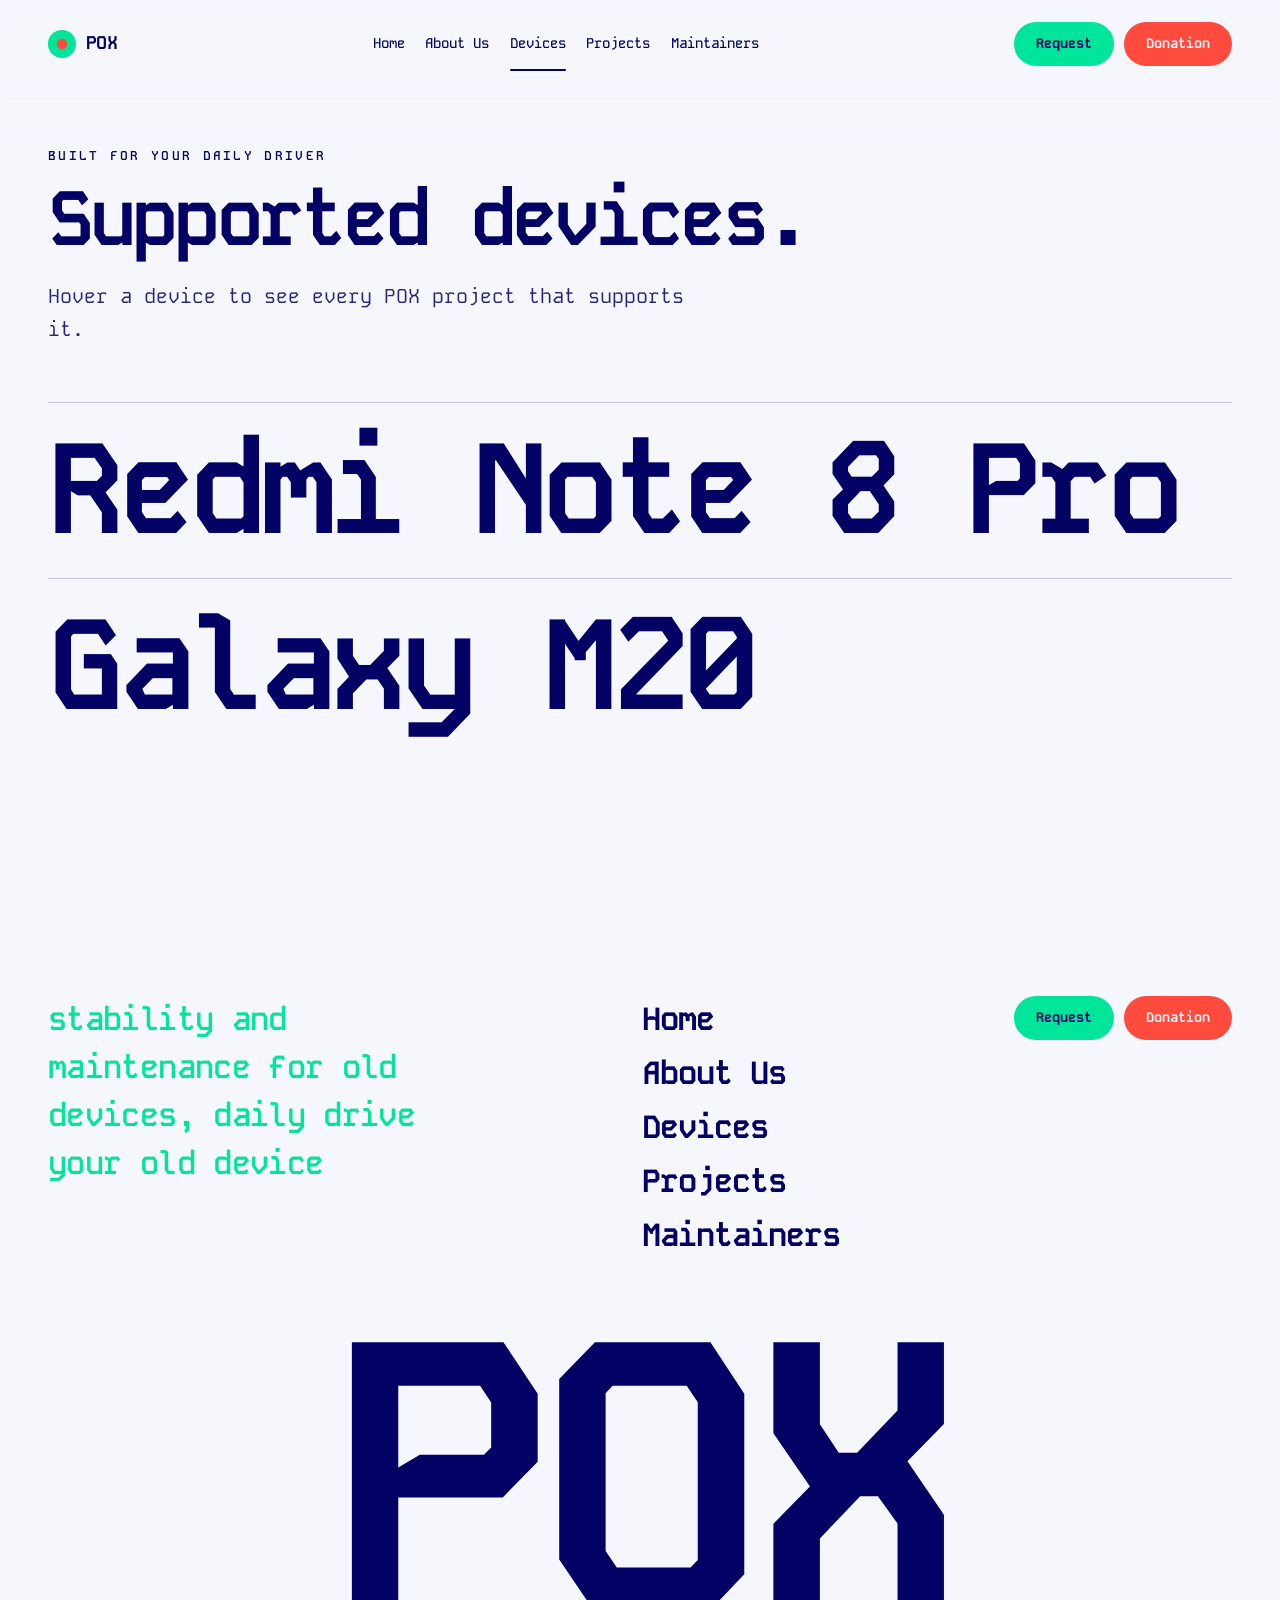
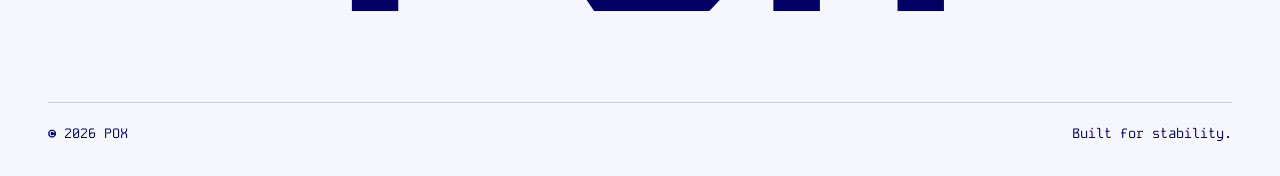
==== devices.html @ 36048b53 "Wheel: CSS-only fit via container query units; cache-bust css/js" ====
<!DOCTYPE html>
<html lang="en">
<head>
<title>POX · Supported Devices</title>
<meta charset="UTF-8">
<meta name="viewport" content="width=device-width, initial-scale=1">
<meta name="description" content="Explore POX supported devices: Redmi Note 8 Pro and M20lte.">
<link rel="icon" href="assets/logo.svg">
<link rel="preconnect" href="https://fonts.googleapis.com">
<link rel="preconnect" href="https://fonts.gstatic.com" crossorigin>
<link href="https://fonts.googleapis.com/css2?family=Kode+Mono:wght@400..700&display=swap" rel="stylesheet">
<link rel="stylesheet" href="css/style.css?v=6">
</head>
<body data-page="devices" data-theme="light">
<div class="pblur" aria-hidden="true"><i class="tint"></i><i></i><i></i><i></i><i></i><i></i></div>
<header class="header" id="header">
  <nav class="nav">
    <a class="brand" id="brand" href="index.html#home"><img id="logo" alt="POX logo"><span id="brandName">POX</span></a>
    <button class="nav-toggle" type="button" aria-expanded="false" aria-controls="links" aria-label="Open navigation">Menu <span aria-hidden="true">+</span></button>
    <div class="links" id="links"></div>
    <div class="ctas">
      <a class="btn req" id="ctaRequest"></a>
      <a class="btn don" id="ctaDonation"></a>
    </div>
  </nav>
</header>
<main>
  <section class="slide" id="devices" data-theme="light" aria-labelledby="devicesTitle">
    <div class="wrap" id="devicesWrap"></div>
  </section>
</main>
<footer class="footer" id="footer" data-theme="indigo"></footer>
<script src="js/app.js?v=6"></script>
</body>
</html>
---- css/style.css ----
:root{--navy:#030164;--light:#F5F7FD;--coral:#FF4B3E;--mint:#00E599;--ease:cubic-bezier(.16,1,.3,1)}
*{box-sizing:border-box;margin:0;padding:0;-webkit-tap-highlight-color:transparent}
[hidden]{display:none!important}
html{scroll-behavior:smooth;scroll-snap-type:y proximity}
:focus-visible{outline:2px solid currentColor;outline-offset:5px}
button,a,input,select,textarea{touch-action:manipulation}
body{
  --bg:var(--navy);--fg:var(--light);--a:var(--mint);
  --req-bg:var(--mint);--req-fg:var(--navy);--chip-bg:var(--light);--chip-fg:var(--navy);
  background:var(--bg);color:var(--fg);font-family:"Kode Mono",monospace;overflow-x:hidden;line-height:1.5;
  transition:background-color .7s var(--ease),color .7s var(--ease)}
body[data-theme=light]{--bg:var(--light);--fg:var(--navy);--a:var(--coral);--chip-bg:var(--navy);--chip-fg:var(--light)}
body[data-theme=mint]{--bg:var(--mint);--fg:var(--navy);--a:var(--light);--req-bg:var(--navy);--req-fg:var(--mint);--chip-bg:var(--navy);--chip-fg:var(--mint)}
a{color:inherit;text-decoration:none}
::selection{background:var(--coral);color:var(--light)}
::-webkit-scrollbar{width:6px}
::-webkit-scrollbar-track{background:var(--navy)}
::-webkit-scrollbar-thumb{background:var(--mint);border-radius:9999px}

/* PROGRESSIVE BLUR */
.pblur{position:fixed;inset:0 0 auto 0;height:clamp(120px,17vh,180px);z-index:40;pointer-events:none}
.pblur i{position:absolute;inset:0}
.pblur .tint{background:var(--bg);opacity:.78;transition:background-color .7s var(--ease);-webkit-mask-image:linear-gradient(to bottom,#000 15%,transparent);mask-image:linear-gradient(to bottom,#000 15%,transparent)}
.pblur i:nth-child(2){-webkit-backdrop-filter:blur(.5px);backdrop-filter:blur(.5px);-webkit-mask-image:linear-gradient(to bottom,#000 0,#000 60%,transparent);mask-image:linear-gradient(to bottom,#000 0,#000 60%,transparent)}
.pblur i:nth-child(3){-webkit-backdrop-filter:blur(1px);backdrop-filter:blur(1px);-webkit-mask-image:linear-gradient(to bottom,#000 0,#000 45%,transparent 80%);mask-image:linear-gradient(to bottom,#000 0,#000 45%,transparent 80%)}
.pblur i:nth-child(4){-webkit-backdrop-filter:blur(2px);backdrop-filter:blur(2px);-webkit-mask-image:linear-gradient(to bottom,#000 0,#000 30%,transparent 65%);mask-image:linear-gradient(to bottom,#000 0,#000 30%,transparent 65%)}
.pblur i:nth-child(5){-webkit-backdrop-filter:blur(4px);backdrop-filter:blur(4px);-webkit-mask-image:linear-gradient(to bottom,#000 0,#000 20%,transparent 50%);mask-image:linear-gradient(to bottom,#000 0,#000 20%,transparent 50%)}
.pblur i:nth-child(6){-webkit-backdrop-filter:blur(8px);backdrop-filter:blur(8px);-webkit-mask-image:linear-gradient(to bottom,#000 0,#000 10%,transparent 35%);mask-image:linear-gradient(to bottom,#000 0,#000 10%,transparent 35%)}

/* HEADER */
.header{position:fixed;inset:0 0 auto 0;z-index:50;padding:22px clamp(20px,5vw,48px)}
.header.scrolled{padding-top:14px;padding-bottom:14px}
.nav{max-width:1280px;margin:auto;display:flex;align-items:center;justify-content:space-between;flex-wrap:wrap;gap:14px}
.nav>*{animation:down .9s var(--ease) backwards}
.nav>.links{animation-delay:.15s}.nav>.ctas{animation-delay:.3s}
.brand{display:flex;align-items:center;gap:10px;min-height:44px;font-weight:700;font-size:1.15rem;letter-spacing:-.03em;flex-shrink:0}
.brand img{width:28px;height:28px;transition:transform .6s var(--ease)}
.brand:hover img{transform:rotate(180deg) scale(1.15)}
.links{display:flex;align-items:center;gap:clamp(12px,1.6vw,24px);font-size:clamp(.8rem,1.1vw,.95rem);font-weight:500}
.nav-toggle{display:none}
.nav-link{position:relative;display:inline-flex;align-items:center;min-height:44px;transition:transform .3s var(--ease)}
.nav-link::after{content:"";position:absolute;left:0;bottom:-5px;height:2px;width:100%;background:currentColor;border-radius:9px;transform:scaleX(0);transform-origin:left;transition:transform .4s var(--ease)}
.nav-link:hover{transform:translateY(-2px)}
.nav-link:hover::after,.nav-link.active::after{transform:scaleX(1)}
.ctas{display:flex;gap:10px}

/* BUTTONS */
.btn{--mx:0px;--my:0px;display:inline-flex;align-items:center;justify-content:center;min-height:44px;gap:8px;padding:9px 22px;border-radius:9999px;font:inherit;font-weight:700;font-size:.85rem;white-space:nowrap;border:0;cursor:pointer;
  transform:translate(var(--mx),var(--my));transition:transform .35s var(--ease),background-color .7s var(--ease),color .7s var(--ease)}
.btn:hover{transform:translate(var(--mx),var(--my)) scale(1.06)}
.btn:active{transform:scale(.96)}
.btn .arr{display:inline-block;transition:transform .35s var(--ease)}
.btn:hover .arr{transform:translateX(5px)}
.btn.req{background:var(--req-bg);color:var(--req-fg)}
.btn.don,.btn.coral{background:var(--coral);color:var(--light)}
.btn.mint{background:var(--mint);color:var(--navy)}
.btn.go,.btn.big{padding:14px 28px;font-size:1rem;background:var(--coral);color:var(--light)}

/* SLIDES */
.slide{min-height:100svh;scroll-snap-align:start;display:flex;flex-direction:column;justify-content:center;padding:7rem clamp(20px,5vw,48px)}
.wrap{max-width:1280px;margin:0 auto;width:100%}

/* HERO */
.hero{align-items:center;text-align:center}
.hero-inner{max-width:100%}
.title{font-weight:700;font-size:clamp(7rem,30vw,19rem);line-height:.95;letter-spacing:-.06em;display:flex;justify-content:center;user-select:none}
.pox-letter{display:inline-block;transition:transform .45s var(--ease),color .3s}
.pox-letter:hover{transform:translateY(-16px) rotate(-4deg);color:var(--mint)}
.pox-letter i{display:inline-block;font-style:normal;
  animation:rise 1.2s var(--ease) calc(var(--i)*.14s + .1s) backwards}
.sub{color:var(--mint);font-size:clamp(1rem,2.4vw,1.9rem);letter-spacing:.04em;margin-top:.4rem;min-height:1.5em}
.sub::after{content:"_";margin-left:2px;animation:blink 1s steps(1) 8}
.sub.done::after{display:none}
.hero-socials{display:flex;flex-wrap:wrap;justify-content:center;gap:0 clamp(16px,2.4vw,30px);max-width:880px;margin:1.4rem auto 0}
.hero-social{display:inline-flex;align-items:center;gap:6px;min-height:44px;font-size:clamp(.85rem,1.2vw,1rem);font-weight:600;text-decoration:underline;text-decoration-thickness:2px;text-underline-offset:6px;
  animation:up .9s var(--ease) calc(1.5s + var(--i)*.07s) backwards;transition:transform .35s var(--ease),color .3s}
.hero-social:hover{color:var(--mint);transform:translateY(-3px)}

/* ABOUT */
.story{font-size:clamp(1.5rem,4.2vw,3.6rem);line-height:1.2;font-weight:600;letter-spacing:-.03em}
.w{opacity:.14;transition:opacity .5s var(--ease)}
.w.on{opacity:1}

/* PROJECTS */
.list{display:flex;flex-direction:column}
.row{position:relative;padding:1.3rem 0;outline:none;transition:opacity .45s}
.row::before{content:"";position:absolute;left:0;right:0;top:0;height:1px;background:currentColor;opacity:.2;transform:scaleX(0);transform-origin:left;transition:transform 1.2s var(--ease) var(--d,0s)}
.row.in::before{transform:scaleX(1)}
@media(hover:hover) and (pointer:fine){.list:hover .row.in:not(:hover):not(:focus-within){opacity:.3}}
.name{display:block;width:fit-content;font-weight:700;font-size:clamp(2.8rem,10vw,8.5rem);line-height:1.05;letter-spacing:-.05em;cursor:pointer;
  transition:color .35s var(--ease),transform .55s var(--ease)}
.row:hover .name,.row.open .name,.row:focus-within .name{color:var(--a);transform:translateX(18px)}
.reveal{display:grid;grid-template-rows:0fr;opacity:0;transition:grid-template-rows .6s var(--ease),opacity .4s}
.row:hover .reveal,.row.open .reveal,.row:focus-within .reveal{grid-template-rows:1fr;opacity:1}
.rin{overflow:hidden}
.panel{display:grid;grid-template-columns:auto minmax(0,1fr) auto;gap:28px;align-items:end;padding:1rem 0 .5rem 18px}
.info{max-width:760px;display:flex;flex-direction:column;gap:20px}
.info p{font-size:clamp(1rem,1.6vw,1.3rem);line-height:1.6}
.chips{display:flex;flex-wrap:wrap;gap:8px}
.chip{display:inline-block;padding:6px 16px;border-radius:9999px;background:var(--chip-bg);color:var(--chip-fg);font-size:.8rem;font-weight:600;
  opacity:0;transform:translateY(12px) scale(.9);transition:opacity .4s,transform .5s var(--ease),background-color .7s,color .7s}
.row:hover .chip,.row.open .chip,.row:focus-within .chip,.dsec .chip,.pdetail .chip{opacity:1;transform:none;transition-delay:calc(var(--i)*.06s + .12s),calc(var(--i)*.06s + .12s),0s,0s}
.chip:hover{transform:translateY(-3px) scale(1.05)!important}
.panel .btn{opacity:0;transform:translateX(-14px);transition:opacity .5s .2s,transform .5s .2s var(--ease)}
.row:hover .panel .btn,.row.open .panel .btn,.row:focus-within .panel .btn{opacity:1;transform:translate(var(--mx),var(--my))}
.row:hover .panel .btn:hover{transform:translate(var(--mx),var(--my)) scale(1.06);transition-delay:0s}

/* MAINTAINERS */
/* Maintainers: big stacked portraits in a row. Names are rotated; hover/focus widens the portrait, straightens the name and reveals the profile. */
#maintainers{padding:0}
#maintainers .wrap{position:relative;max-width:none;height:100svh;display:flex;padding:clamp(76px,11vh,104px) clamp(10px,1.6vw,24px) clamp(10px,1.6vw,24px)}
#maintainers .section-head{position:absolute;z-index:3;top:clamp(92px,13vh,124px);left:calc(clamp(10px,1.6vw,24px) + var(--pad,28px));margin:0;color:var(--light);text-shadow:0 2px 18px rgba(3,1,100,.55)}
#maintainers .section-head h2{font-size:clamp(1.8rem,4vw,3.4rem)}
#maintainers .section-head>p:not(.eyebrow){display:none}
.mstack{--pad:clamp(16px,2.2vw,32px);flex:1;min-width:0;min-height:0;display:flex;gap:clamp(6px,1vw,14px)}
.mp{position:relative;flex:1 1 0;min-width:0;overflow:hidden;border-radius:clamp(22px,3vw,44px);outline:none;cursor:pointer;color:var(--light);transition:flex-grow .85s var(--ease),opacity .45s}
.mp::before{content:"";position:absolute;inset:0;z-index:1;border-radius:inherit;pointer-events:none;box-shadow:inset 0 0 clamp(22px,3.4vw,52px) clamp(8px,1.4vw,20px) var(--bg)}
.mp::after{content:"";position:absolute;inset:0;z-index:1;border-radius:inherit;background:linear-gradient(to top,rgba(3,1,100,.92),rgba(3,1,100,.25) 55%,transparent);pointer-events:none}
.mp.in:hover,.mp.in:focus-visible,.mp.in:has(a:focus-visible){flex-grow:5}
.ph.mp-img{position:absolute;inset:0;border-radius:inherit;color:var(--navy)}
.ph.mp-img img{filter:grayscale(1) contrast(1.05);transform:scale(1.12);transition:filter .8s var(--ease),transform 1.2s var(--ease)}
.mp:hover .ph.mp-img img,.mp:focus-visible .ph.mp-img img,.mp:has(a:focus-visible) .ph.mp-img img{filter:none;transform:scale(1)}
.ph.mp-img .ph-i{font-size:clamp(5rem,14vw,11rem);opacity:.25}
.mp-name{position:absolute;z-index:2;left:var(--pad);bottom:var(--pad);max-width:calc(100% - var(--pad)*2);font-size:clamp(1.4rem,2.8vw,2.6rem);font-weight:700;line-height:1.1;letter-spacing:-.04em;white-space:nowrap;transform-origin:0 100%;transform:translateX(1.1em) rotate(-90deg);transition:transform .85s var(--ease),color .4s}
.mp:hover .mp-name,.mp:focus-visible .mp-name,.mp:has(a:focus-visible) .mp-name{transform:none;color:var(--mint)}
.mp-body{position:absolute;z-index:2;left:var(--pad);right:var(--pad);bottom:calc(var(--pad) + 3.6rem);display:flex;flex-direction:column;gap:6px;max-width:560px;opacity:0;transform:translateY(18px);pointer-events:none;transition:opacity .3s,transform .5s var(--ease)}
.mp:hover .mp-body,.mp:focus-visible .mp-body,.mp:has(a:focus-visible) .mp-body{opacity:1;transform:none;pointer-events:auto;transition:opacity .5s .3s,transform .7s var(--ease) .3s}
.mp-body .social-link:hover{color:var(--mint)}
.mdesc{font-size:clamp(1rem,1.6vw,1.3rem);line-height:1.6;overflow-wrap:anywhere}
.info .k{margin:0;font-size:.8rem}
.social-links{display:flex;flex-wrap:wrap;gap:0 24px}
.social-link{display:inline-flex;align-items:center;gap:6px;min-height:44px;font-size:.95rem;font-weight:600;text-decoration:underline;text-underline-offset:6px;text-decoration-thickness:2px;transition:transform .3s var(--ease),color .3s}
.social-link:hover{color:var(--a)}
@media(hover:hover) and (pointer:fine){.social-link:hover{transform:translateY(-3px)}}

/* PROJECT PAGE */
.dsec{padding:5rem clamp(20px,5vw,48px)}
.dsec:first-child{padding-top:9rem}
.dsec .wrap>.back{animation:up .8s var(--ease) backwards}
.d-head{display:flex;flex-wrap:wrap;align-items:center;justify-content:space-between;gap:24px;margin:2.5rem 0 2rem}
.d-head h1{overflow:hidden;padding-bottom:.08em;font-size:clamp(2.8rem,10vw,7.5rem);line-height:1.05;letter-spacing:-.05em;font-weight:700}
.c{display:inline-block;animation:slide .9s var(--ease) calc(var(--i)*.035s) backwards}
.d-head .btn{animation:pop .8s var(--ease) .5s backwards}
.sec{position:relative;padding:3rem 0}
.sec::before{content:"";position:absolute;left:0;right:0;top:0;height:1px;background:currentColor;opacity:.2;transform:scaleX(0);transform-origin:left;transition:transform 1.3s var(--ease)}
.sec.in::before{transform:scaleX(1)}
.d-desc{font-size:clamp(1.2rem,2.6vw,2.1rem);line-height:1.5}
.k{font-size:.85rem;text-transform:uppercase;letter-spacing:.2em;margin-bottom:1.8rem;font-weight:500;color:var(--a);transition:color .7s}
.dsec .chip{background:var(--mint);color:var(--navy);padding:8px 20px;font-size:.95rem}
.steps{display:flex;flex-direction:column;gap:3rem}
.step{display:flex;flex-wrap:wrap;gap:1rem 2.2rem;align-items:baseline}
.step .n{font-size:clamp(2rem,5vw,3.4rem);font-weight:700;color:var(--coral);transition:transform .5s var(--ease)}
.step:hover .n{transform:scale(1.15) rotate(-4deg)}
.step .t{flex:1;min-width:240px;display:flex;flex-direction:column;gap:.6rem}
.step h3{font-size:clamp(1.2rem,2.6vw,1.9rem);font-weight:700;letter-spacing:-.02em}
.step p{opacity:.85;font-size:clamp(.95rem,1.4vw,1.1rem)}
.step code{display:inline-block;margin-top:.6rem;padding:9px 20px;border-radius:9999px;background:var(--chip-bg);color:var(--chip-fg);font-weight:700;font-size:.85rem;overflow-wrap:anywhere;
  transition:transform .4s var(--ease),background-color .3s,color .3s}
.step code:hover{transform:translateX(8px);background:var(--mint);color:var(--navy)}
.nf{font-size:2rem;font-weight:700}

/* REQUEST PAGE */
.rhead{min-height:62svh;display:flex;flex-direction:column;justify-content:flex-end;padding:9rem clamp(20px,5vw,48px) 4rem}
.rhead h1{overflow:hidden;padding-bottom:.08em;font-size:clamp(3.5rem,15vw,12rem);line-height:1;letter-spacing:-.06em;font-weight:700}
.rhead p{margin-top:1rem;max-width:640px;font-size:clamp(1rem,2vw,1.5rem);color:var(--mint);animation:up 1s var(--ease) .5s backwards}
.rform{padding:6rem clamp(20px,5vw,48px) 7rem}
.rform form{max-width:900px;margin:0 auto;display:flex;flex-direction:column;gap:2.6rem}
.field{position:relative;display:flex;flex-direction:column;gap:.5rem}
.field label{font-size:.8rem;text-transform:uppercase;letter-spacing:.2em;font-weight:500;color:var(--a);transition:color .7s}
.field input,.field select,.field textarea{width:100%;font:inherit;font-size:clamp(1.2rem,2.6vw,2rem);font-weight:600;letter-spacing:-.02em;color:inherit;background:transparent;border:0;outline:0;border-bottom:2px solid color-mix(in srgb,currentColor 25%,transparent);padding:.4rem 0 .7rem;border-radius:0;appearance:none;-webkit-appearance:none;resize:vertical}
.field textarea{min-height:140px}
.field select option{background:var(--navy);color:var(--light)}
.field.sel::after{content:"↓";position:absolute;right:4px;bottom:.8rem;font-size:1.4rem;pointer-events:none;transition:transform .4s var(--ease)}
.field.sel:focus-within::after{transform:translateY(5px)}
.field .ul{position:absolute;left:0;right:0;bottom:0;height:3px;border-radius:9px;background:var(--a);transform:scaleX(0);transform-origin:left;transition:transform .55s var(--ease),background-color .3s}
.field:focus-within .ul{transform:scaleX(1)}
.field.err .ul{background:var(--coral);transform:scaleX(1)}
.field.err{animation:shake .45s var(--ease)}
.rform .actions{display:flex;flex-wrap:wrap;align-items:center;gap:20px}
.status{font-weight:600;min-height:1.5em;transition:opacity .4s}
.status.bad{color:var(--coral)}.status.good{color:var(--a)}

/* FOOTER */
.footer{min-height:75svh;display:flex;flex-direction:column;justify-content:space-between;padding:6rem clamp(20px,5vw,48px) 2rem}
.footer .wrap{display:flex;flex-direction:column;gap:3rem;flex:1;justify-content:space-between}
.f-top{display:flex;flex-wrap:wrap;gap:32px 48px;justify-content:space-between;align-items:flex-start}
.f-sub{font-size:clamp(1.2rem,2.6vw,2rem);font-weight:600;letter-spacing:-.02em;max-width:420px;color:var(--mint)}
.f-links{display:flex;flex-direction:column;gap:6px;font-size:clamp(1.3rem,2.6vw,2rem);font-weight:700;letter-spacing:-.03em}
.f-links a{display:block;width:fit-content;transition:transform .4s var(--ease),color .3s}
.f-links a:hover{transform:translateX(12px);color:var(--a)}
.f-cta{display:flex;gap:10px;flex-wrap:wrap}
.f-word{display:flex;justify-content:center;font-weight:700;font-size:clamp(7rem,32vw,24rem);line-height:.9;letter-spacing:-.06em;user-select:none}
.f-bottom{display:flex;flex-wrap:wrap;justify-content:space-between;gap:10px;font-size:.85rem;padding-top:1.4rem;position:relative}
.f-bottom::before{content:"";position:absolute;left:0;right:0;top:0;height:1px;background:currentColor;opacity:.2}

/* REVEAL */
.rv{opacity:0}
.rv.in{opacity:1;animation:up .95s var(--ease) var(--d,0s) backwards}

@keyframes up{from{opacity:0;transform:translateY(40px)}}
@keyframes down{from{opacity:0;transform:translateY(-24px)}}
@keyframes pop{from{opacity:0;transform:scale(.7)}}
@keyframes slide{from{transform:translateY(110%)}}
@keyframes rise{from{opacity:0;transform:translateY(70%) rotate(10deg)}}

@keyframes blink{50%{opacity:0}}
@keyframes shake{20%{transform:translateX(-8px)}40%{transform:translateX(8px)}60%{transform:translateX(-5px)}80%{transform:translateX(5px)}}



/* IMAGE CONTAINERS */
.ph{position:relative;overflow:hidden;border-radius:28px;background:color-mix(in srgb,currentColor 10%,transparent);display:grid;place-items:center;margin:0}
.ph .ph-i{font-weight:700;font-size:clamp(2rem,6vw,4rem);opacity:.35;letter-spacing:-.05em}
.ph img{position:absolute;inset:0;width:100%;height:100%;object-fit:cover;transition:transform 1s var(--ease)}
.pimg{aspect-ratio:16/10;width:100%}
.panel .pimg{width:clamp(200px,24vw,320px);opacity:0;transform:scale(.9) translateY(10px);transition:opacity .5s .1s,transform .7s .1s var(--ease)}
.row:hover .panel .pimg,.row.open .panel .pimg,.row:focus-within .panel .pimg{opacity:1;transform:none}
.row:hover .ph img,.pdetail .ph:hover img,.shot:hover img{transform:scale(1.07)}
@media(max-width:820px){.panel{grid-template-columns:1fr;align-items:start}.panel .pimg{width:100%;max-width:420px}}

/* PICKER */
.picker{display:grid;grid-template-columns:minmax(0,1.25fr) minmax(0,1fr);gap:clamp(24px,5vw,80px);align-items:center}
.wheel{--ih:clamp(58px,8.4vw,112px);--chars:20;container-type:inline-size;position:relative;height:calc(var(--ih)*5);perspective:1100px;touch-action:none;cursor:grab;outline:none;
  -webkit-mask-image:linear-gradient(to bottom,transparent,#000 22%,#000 78%,transparent);mask-image:linear-gradient(to bottom,transparent,#000 22%,#000 78%,transparent)}
.wheel:active{cursor:grabbing}
.wi{position:absolute;left:0;top:50%;height:var(--ih);display:flex;align-items:center;font-weight:700;font-size:min(var(--fs,calc(var(--ih)*.74)),calc(94cqw/(var(--chars)*.56)));letter-spacing:-.05em;white-space:nowrap;
  backface-visibility:hidden;user-select:none;cursor:pointer;transition:color .3s}
.wi.on{color:var(--a)}
.pdetail{display:flex;flex-direction:column;gap:20px;min-width:0}
.pdetail.swap>*{animation:up .7s var(--ease) backwards}
.pdetail.swap>*:nth-child(2){animation-delay:.07s}.pdetail.swap>*:nth-child(3){animation-delay:.14s}.pdetail.swap>*:nth-child(4){animation-delay:.21s}
.pd-desc{font-size:clamp(1rem,1.6vw,1.25rem);line-height:1.6}
@media(max-width:900px){.picker{grid-template-columns:1fr}}

/* COVER, FEATURES, SCREENSHOTS */
.cover{aspect-ratio:16/9;width:100%;border-radius:clamp(24px,4vw,44px);margin:1rem 0 1rem}
.cover img{height:112%;top:-6%;transition:none;will-change:transform}
.cover.in{animation:wipe 1.4s var(--ease) backwards}
.dsec[data-theme=mint] .k{color:var(--navy)}
.feats{display:flex;flex-direction:column}
.feat{position:relative;display:grid;grid-template-columns:minmax(0,1.1fr) minmax(0,1fr);gap:14px 48px;padding:2.2rem 0;align-items:baseline}
.feat::before{content:"";position:absolute;left:0;right:0;top:0;height:1px;background:currentColor;opacity:.25;transform:scaleX(0);transform-origin:left;transition:transform 1.2s var(--ease)}
.feat.in::before{transform:scaleX(1)}
.feat h3{font-size:clamp(1.6rem,4.4vw,3.4rem);letter-spacing:-.04em;line-height:1.1;font-weight:700;transition:transform .5s var(--ease),color .3s}
.feat p{font-size:clamp(1rem,1.5vw,1.25rem);max-width:520px}
.feat:hover h3{transform:translateX(14px);color:var(--coral)}
.shots{display:flex;gap:clamp(14px,2vw,28px);overflow-x:auto;scroll-snap-type:x proximity;padding:24px 0 2rem;scrollbar-width:none;cursor:grab}
.shots::-webkit-scrollbar{display:none}
.shot{flex:none;width:clamp(190px,22vw,290px);aspect-ratio:9/19.5;border-radius:36px;scroll-snap-align:center;transition:transform .6s var(--ease)}
.shot:hover{transform:translateY(-14px) rotate(-1.5deg)}
@media(max-width:760px){.feat{grid-template-columns:1fr}}
@keyframes ping{70%{box-shadow:0 0 0 10px transparent}}
@keyframes wipe{from{clip-path:inset(100% 0 0 0 round 40px)}}
/* SECTION HEADINGS & DEVICES */
.section-head{max-width:780px;margin-bottom:clamp(28px,5vw,56px)}
.eyebrow{margin-bottom:14px;font-size:.8rem;font-weight:600;letter-spacing:.18em;text-transform:uppercase}
.section-head h1,.section-head h2{font-size:clamp(2.1rem,6vw,5rem);line-height:1.06;letter-spacing:-.05em;overflow-wrap:anywhere;text-wrap:balance}
.section-head>p:not(.eyebrow){max-width:640px;margin-top:20px;font-size:clamp(1rem,1.6vw,1.25rem);line-height:1.65;opacity:.85}
/* Devices reuse the project .row component. */
.device-meta{display:flex;flex-wrap:wrap;align-items:center;gap:4px 20px;font-size:.85rem;font-weight:600;letter-spacing:.1em;text-transform:uppercase}
.device-meta span:first-child::before{content:"";display:inline-block;width:7px;height:7px;margin-right:8px;border-radius:50%;background:var(--a);animation:ping 2.4s var(--ease) 3}
.device-empty{font-size:clamp(1rem,1.5vw,1.15rem);opacity:.8;line-height:1.6}
.device-link{display:inline-flex;align-items:center;gap:10px;min-height:48px;font-size:.95rem;font-weight:600;text-decoration:underline;text-decoration-thickness:2px;text-underline-offset:6px;transition:transform .35s var(--ease),color .3s}
.device-link:hover{transform:translateX(8px);color:var(--a)}
.device-phone{position:relative;width:104px;aspect-ratio:9/18.5;padding:6px;border:2px solid currentColor;border-radius:22px;background:var(--navy);transition:transform .65s var(--ease)}
.device-screen{width:100%;height:100%;border-radius:15px;background:linear-gradient(145deg,var(--mint),var(--navy) 65%,var(--coral));overflow:hidden}
.device-screen::after{content:"POX";display:grid;place-items:center;height:100%;color:var(--light);font-weight:700;font-size:1.5rem;letter-spacing:-.06em}
.device-camera{position:absolute;top:12px;inset-inline:0;margin-inline:auto;width:20px;height:6px;border-radius:999px;background:var(--navy)}
.row .device-art{align-self:center}
.row:hover .device-phone,.row.open .device-phone,.row:focus-within .device-phone{transform:rotate(-6deg) translateY(-6px)}

/* MOBILE: one blur surface, explicit navigation, and readable static rows. */
@media(max-width:900px){
  html{scroll-snap-type:none}
  .slide{scroll-snap-align:none;padding-block:6.5rem 4rem;min-height:auto}
  .hero{min-height:100svh}
  .header,.header.scrolled{padding:12px 20px}
  .nav{gap:8px;flex-wrap:wrap}
  .nav>.ctas{margin-left:auto;gap:6px}
  .nav-toggle{display:inline-flex;align-items:center;justify-content:center;min-width:44px;min-height:44px;padding:8px 10px;border:1px solid color-mix(in srgb,currentColor 35%,transparent);border-radius:12px;background:transparent;color:inherit;font:inherit;font-size:.8rem;font-weight:600;cursor:pointer;flex-shrink:0}
  .nav>.links{display:none;order:3;flex-basis:100%;width:100%;padding:12px 0 4px;gap:4px;align-items:stretch;font-size:1rem}
  .header.menu-open{max-height:100svh;overflow-y:auto;background:var(--bg);border-bottom:1px solid color-mix(in srgb,currentColor 20%,transparent)}
  .header.menu-open .links{display:flex;flex-direction:column;animation:down .25s var(--ease) both}
  .nav-link{min-height:48px;padding:10px 12px;border-radius:10px}
  .nav-link.active{background:color-mix(in srgb,currentColor 8%,transparent)}
  .nav-link::after{left:12px;bottom:6px;width:24px}
  .pblur{height:110px}
  .pblur i:not(.tint){display:none}
  .pblur i:nth-child(6){display:block;-webkit-backdrop-filter:blur(8px);backdrop-filter:blur(8px)}

  .panel{grid-template-columns:minmax(0,1fr);align-items:start;padding-left:0;gap:20px}
  .panel .pimg{width:100%;max-width:480px}
  .name{max-width:100%;font-size:clamp(1.75rem,8.5vw,4.5rem);overflow-wrap:anywhere}
  .row:hover .name,.row.open .name,.row:focus-within .name{transform:none}
  .dsec{padding-block:3rem}
  .dsec:first-child{padding-top:7rem}
  .d-head{margin-top:1.5rem;gap:20px}
  .d-head h1{font-size:clamp(2rem,9vw,5rem);overflow-wrap:anywhere}
  .step .t{min-width:0;flex-basis:70%;overflow-wrap:anywhere}
  .step code{max-width:100%;border-radius:14px;white-space:pre-wrap}
  .rhead{min-height:auto;padding-top:8rem;padding-bottom:2.5rem}
  .rhead h1{font-size:clamp(2.5rem,12vw,7rem);overflow-wrap:anywhere}
  .rform{padding-block:2.5rem 4rem}
  .field input,.field select,.field textarea{min-height:48px;font-size:clamp(1rem,3vw,1.5rem)}
  .field select{padding-right:32px}
  .status{overflow-wrap:anywhere}
  .footer{min-height:auto;padding-block:4rem 2rem}
  .f-links a{min-height:44px}
  .cover img{height:100%;top:0;transform:none!important;will-change:auto}
  .shots{scroll-snap-type:none}
}
@media(max-width:900px),(hover:none),(pointer:coarse){
  .list:hover .row.in:not(:hover){opacity:1}
  .row .reveal{grid-template-rows:1fr;opacity:1;transition:none}
  #maintainers{padding:6rem 14px 2rem}
  #maintainers .wrap{height:auto;display:block;padding:0}
  #maintainers .section-head{position:static;color:inherit;text-shadow:none;margin:0 6px 24px}
  #maintainers .section-head>p:not(.eyebrow){display:block}
  .mstack{flex-direction:column}
  .mp{flex:none;display:flex;flex-direction:column;justify-content:flex-end;gap:12px;min-height:60svh;padding:calc(var(--pad) + 6px)}
  .mp-name,.mp-body{position:relative;left:auto;right:auto;bottom:auto;max-width:100%}
  .mp-name{order:-1;transform:none;white-space:normal;color:var(--mint);font-size:clamp(1.6rem,7vw,2.4rem)}
  .mp-body{opacity:1;transform:none;pointer-events:auto}
  .ph.mp-img img{filter:none;transform:none}
  .row .device-art{opacity:1;transform:none}
  .row .chip,.row .panel .btn,.row .panel .pimg{opacity:1;transform:none;transition-delay:0s}
  .row:hover .name,.row:focus-within .name{transform:none}
  .row:hover .ph img,.shot:hover img,.pdetail .ph:hover img{transform:none}
}
@media(max-width:600px){

  .device-phone{width:88px}
}
@media(max-width:520px){
  .header,.header.scrolled{padding-inline:16px}
  .brand span{display:none}
  .nav{gap:6px}
  .nav .btn{padding:8px 12px;font-size:.75rem;gap:4px}
  .nav .btn .arr{display:none}
  .nav-toggle{padding-inline:8px}
  .rform .actions{align-items:stretch;flex-direction:column}
  .rform .actions .btn{width:100%}
}
/* Override hover and script-driven transforms as well as entry animations. */
@media(prefers-reduced-motion:reduce){
  html{scroll-behavior:auto!important;scroll-snap-type:none}
  *,*::before,*::after{animation:none!important;transition:none!important;scroll-behavior:auto!important;transform:none!important;will-change:auto!important}
  .rv,.chip,.panel .btn,.panel .pimg,.w{opacity:1}
  .mp-body{opacity:1;pointer-events:auto}
  .mp-name{white-space:normal}
  .row .reveal{grid-template-rows:1fr;opacity:1}
  .list:hover .row.in:not(:hover){opacity:1}
  .cover img{height:100%;top:0}
  .shots{scroll-snap-type:none}
}
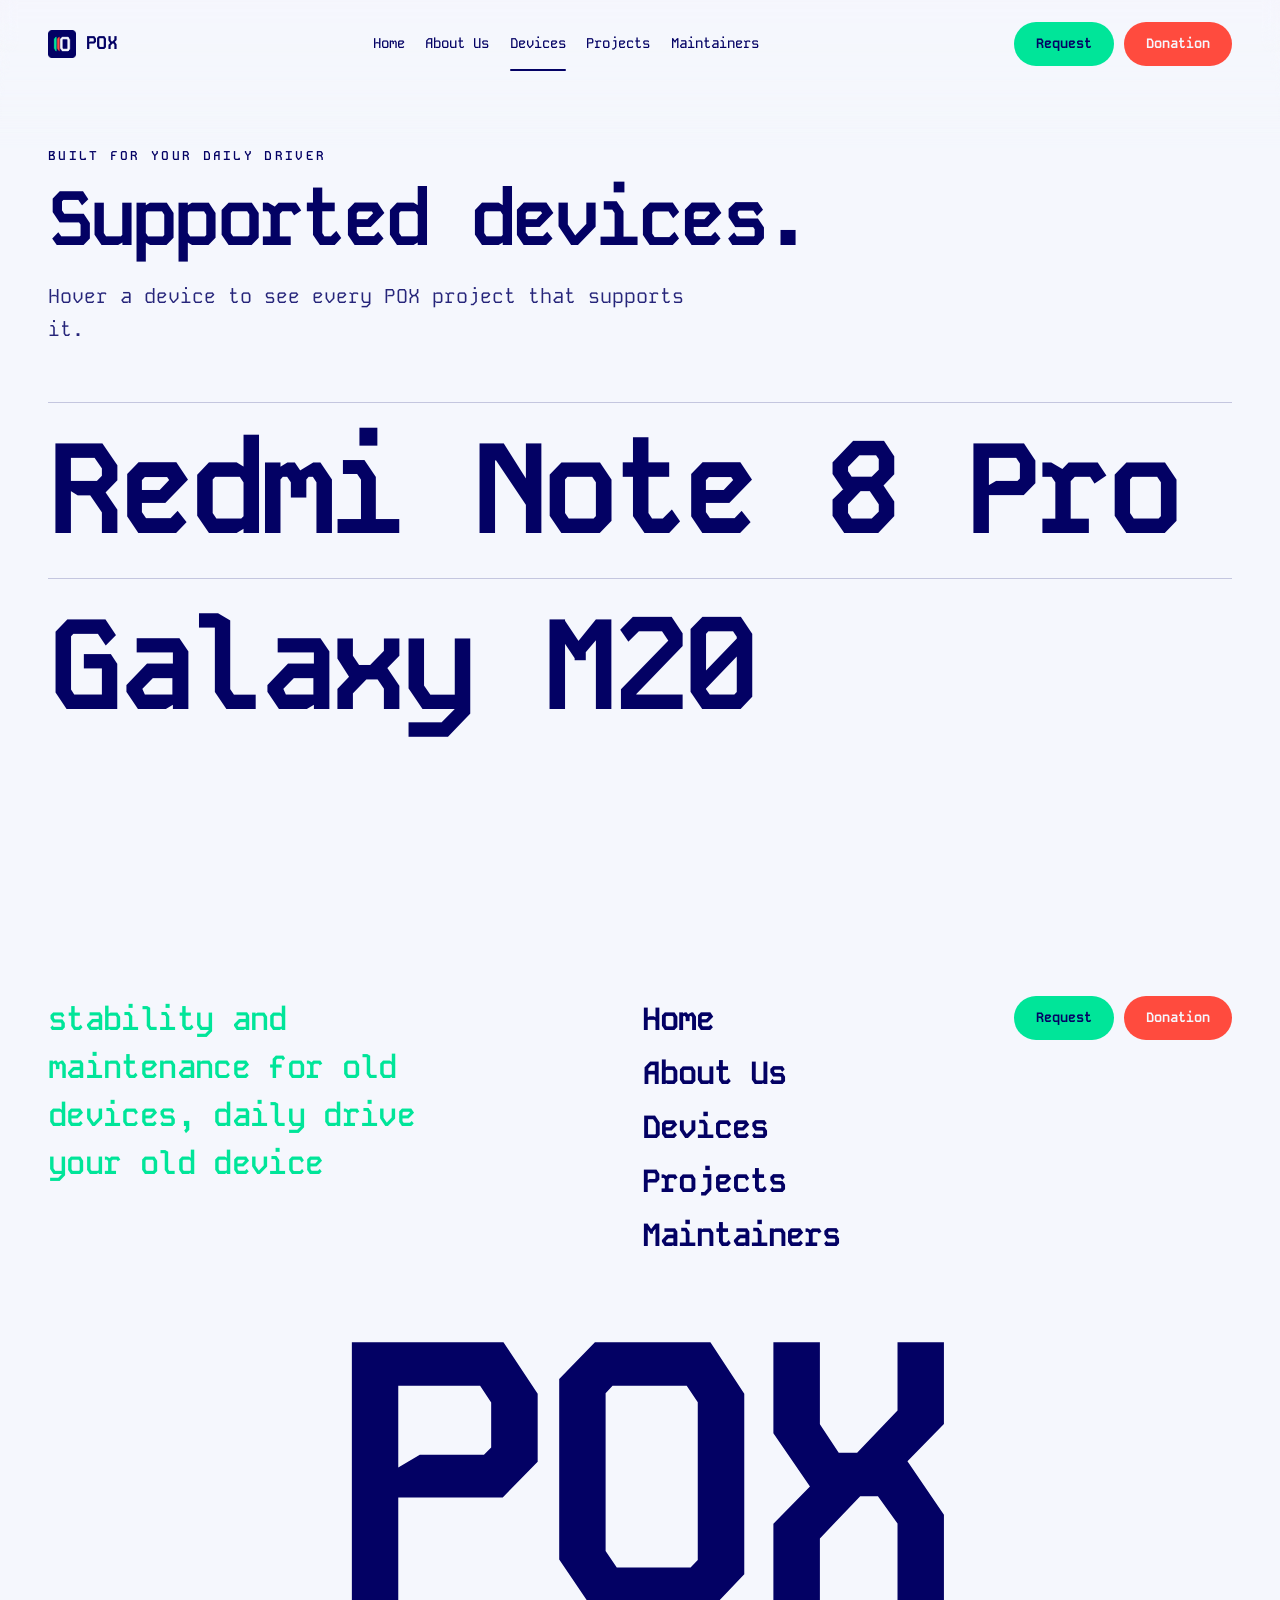
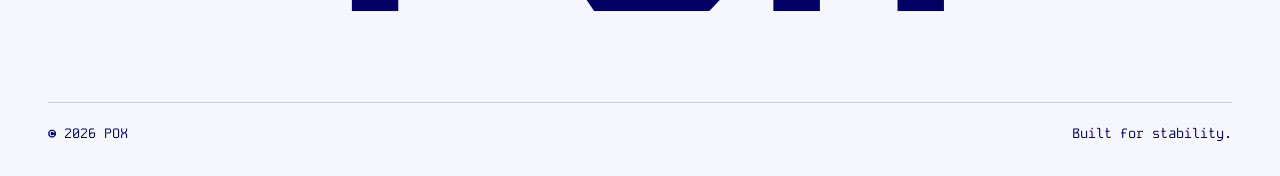
==== commit a583a805: "Fix maintainer avatar display: remove grayscale, add cache-busting, and update asset links" ====
--- a/devices.html
+++ b/devices.html
@@ -5,11 +5,11 @@
 <meta charset="UTF-8">
 <meta name="viewport" content="width=device-width, initial-scale=1">
 <meta name="description" content="Explore POX supported devices: Redmi Note 8 Pro and M20lte.">
-<link rel="icon" href="assets/logo.svg">
+<link rel="icon" href="assets/poxlogo.png">
 <link rel="preconnect" href="https://fonts.googleapis.com">
 <link rel="preconnect" href="https://fonts.gstatic.com" crossorigin>
 <link href="https://fonts.googleapis.com/css2?family=Kode+Mono:wght@400..700&display=swap" rel="stylesheet">
-<link rel="stylesheet" href="css/style.css?v=6">
+<link rel="stylesheet" href="css/style.css?v=8">
 </head>
 <body data-page="devices" data-theme="light">
 <div class="pblur" aria-hidden="true"><i class="tint"></i><i></i><i></i><i></i><i></i><i></i></div>
@@ -30,6 +30,6 @@
   </section>
 </main>
 <footer class="footer" id="footer" data-theme="indigo"></footer>
-<script src="js/app.js?v=6"></script>
+<script src="js/app.js?v=8"></script>
 </body>
 </html>
--- a/css/style.css
+++ b/css/style.css
@@ -1,13 +1,14 @@
 :root{--navy:#030164;--light:#F5F7FD;--coral:#FF4B3E;--mint:#00E599;--ease:cubic-bezier(.16,1,.3,1)}
 *{box-sizing:border-box;margin:0;padding:0;-webkit-tap-highlight-color:transparent}
 [hidden]{display:none!important}
-html{scroll-behavior:smooth;scroll-snap-type:y proximity}
+@supports not (overflow-x:clip){html,body{overflow-x:hidden}}
+html{scroll-behavior:smooth;scroll-snap-type:y proximity;overflow-x:clip;max-width:100%;overscroll-behavior-x:none}
 :focus-visible{outline:2px solid currentColor;outline-offset:5px}
 button,a,input,select,textarea{touch-action:manipulation}
 body{
   --bg:var(--navy);--fg:var(--light);--a:var(--mint);
   --req-bg:var(--mint);--req-fg:var(--navy);--chip-bg:var(--light);--chip-fg:var(--navy);
-  background:var(--bg);color:var(--fg);font-family:"Kode Mono",monospace;overflow-x:hidden;line-height:1.5;
+  background:var(--bg);color:var(--fg);font-family:"Kode Mono",monospace;overflow-x:hidden;overflow-x:clip;max-width:100%;overflow-wrap:break-word;line-height:1.5;
   transition:background-color .7s var(--ease),color .7s var(--ease)}
 body[data-theme=light]{--bg:var(--light);--fg:var(--navy);--a:var(--coral);--chip-bg:var(--navy);--chip-fg:var(--light)}
 body[data-theme=mint]{--bg:var(--mint);--fg:var(--navy);--a:var(--light);--req-bg:var(--navy);--req-fg:var(--mint);--chip-bg:var(--navy);--chip-fg:var(--mint)}
@@ -118,8 +119,8 @@
 .mp::after{content:"";position:absolute;inset:0;z-index:1;border-radius:inherit;background:linear-gradient(to top,rgba(3,1,100,.92),rgba(3,1,100,.25) 55%,transparent);pointer-events:none}
 .mp.in:hover,.mp.in:focus-visible,.mp.in:has(a:focus-visible){flex-grow:5}
 .ph.mp-img{position:absolute;inset:0;border-radius:inherit;color:var(--navy)}
-.ph.mp-img img{filter:grayscale(1) contrast(1.05);transform:scale(1.12);transition:filter .8s var(--ease),transform 1.2s var(--ease)}
-.mp:hover .ph.mp-img img,.mp:focus-visible .ph.mp-img img,.mp:has(a:focus-visible) .ph.mp-img img{filter:none;transform:scale(1)}
+.ph.mp-img img{transform:scale(1.08);transition:transform 1.2s var(--ease)}
+.mp:hover .ph.mp-img img,.mp:focus-visible .ph.mp-img img,.mp:has(a:focus-visible) .ph.mp-img img{transform:scale(1)}
 .ph.mp-img .ph-i{font-size:clamp(5rem,14vw,11rem);opacity:.25}
 .mp-name{position:absolute;z-index:2;left:var(--pad);bottom:var(--pad);max-width:calc(100% - var(--pad)*2);font-size:clamp(1.4rem,2.8vw,2.6rem);font-weight:700;line-height:1.1;letter-spacing:-.04em;white-space:nowrap;transform-origin:0 100%;transform:translateX(1.1em) rotate(-90deg);transition:transform .85s var(--ease),color .4s}
 .mp:hover .mp-name,.mp:focus-visible .mp-name,.mp:has(a:focus-visible) .mp-name{transform:none;color:var(--mint)}
@@ -276,7 +277,10 @@
   .hero{min-height:100svh}
   .header,.header.scrolled{padding:12px 20px}
   .nav{gap:8px;flex-wrap:wrap}
-  .nav>.ctas{margin-left:auto;gap:6px}
+  .nav>*{min-width:0}
+  .nav>.ctas{margin-left:auto;gap:6px;flex-wrap:wrap;justify-content:flex-end}
+  .btn.go,.btn.big{white-space:normal;max-width:100%;text-align:center;justify-content:center;line-height:1.3;padding:12px 22px}
+  .chip{max-width:100%;overflow-wrap:anywhere}
   .nav-toggle{display:inline-flex;align-items:center;justify-content:center;min-width:44px;min-height:44px;padding:8px 10px;border:1px solid color-mix(in srgb,currentColor 35%,transparent);border-radius:12px;background:transparent;color:inherit;font:inherit;font-size:.8rem;font-weight:600;cursor:pointer;flex-shrink:0}
   .nav>.links{display:none;order:3;flex-basis:100%;width:100%;padding:12px 0 4px;gap:4px;align-items:stretch;font-size:1rem}
   .header.menu-open{max-height:100svh;overflow-y:auto;background:var(--bg);border-bottom:1px solid color-mix(in srgb,currentColor 20%,transparent)}
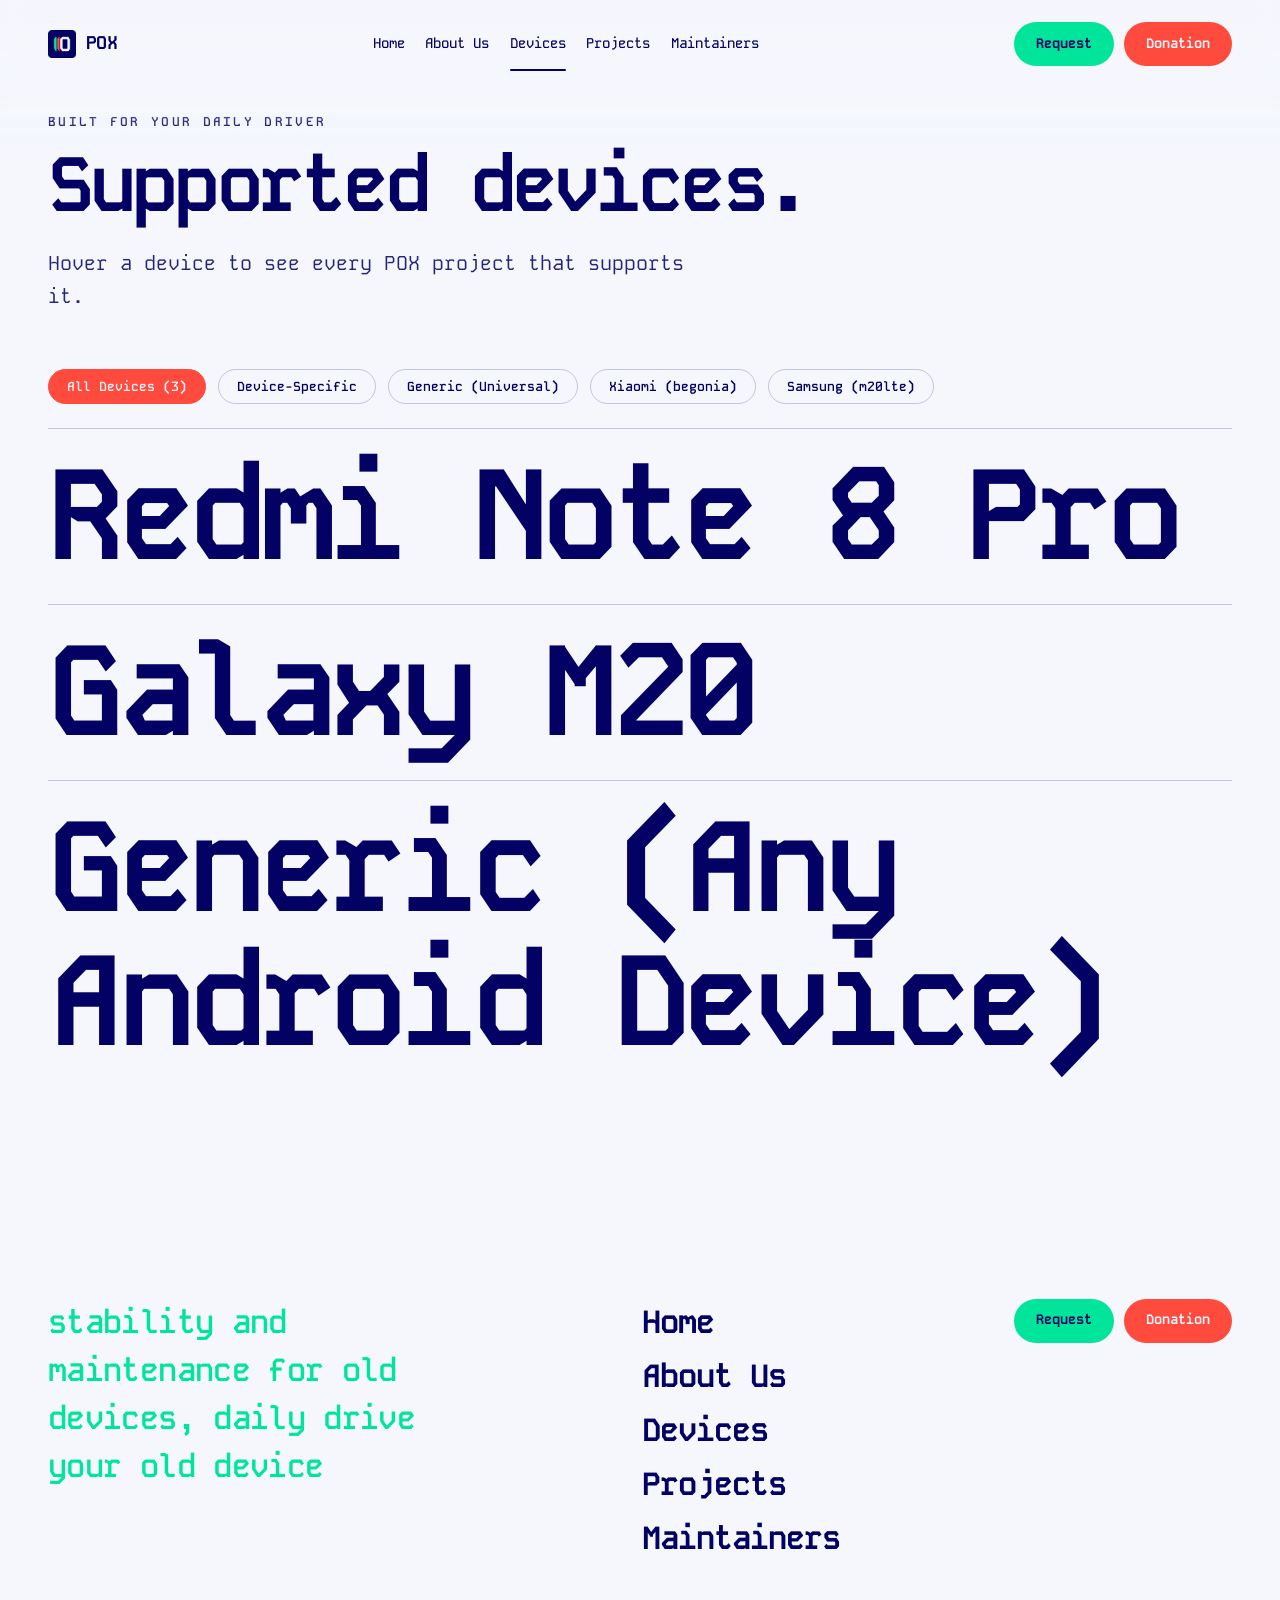
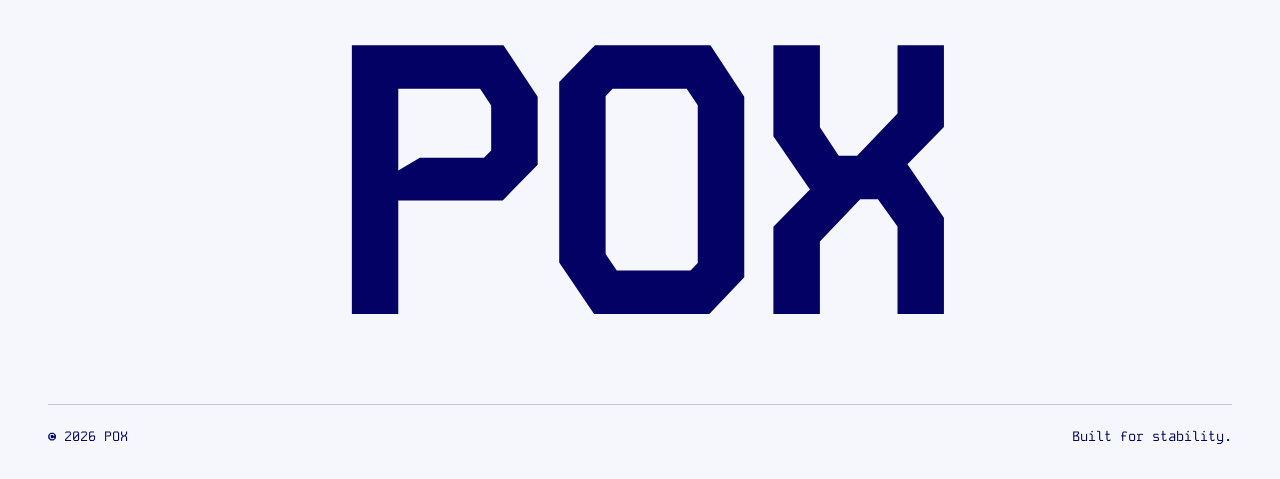
==== commit 94cae198: "feat(data): audit and update all 18 POX projects, strict device isolation, and dual filters" ====
--- a/devices.html
+++ b/devices.html
@@ -9,7 +9,7 @@
 <link rel="preconnect" href="https://fonts.googleapis.com">
 <link rel="preconnect" href="https://fonts.gstatic.com" crossorigin>
 <link href="https://fonts.googleapis.com/css2?family=Kode+Mono:wght@400..700&display=swap" rel="stylesheet">
-<link rel="stylesheet" href="css/style.css?v=8">
+<link rel="stylesheet" href="css/style.css?v=12">
 </head>
 <body data-page="devices" data-theme="light">
 <div class="pblur" aria-hidden="true"><i class="tint"></i><i></i><i></i><i></i><i></i><i></i></div>
@@ -30,6 +30,6 @@
   </section>
 </main>
 <footer class="footer" id="footer" data-theme="indigo"></footer>
-<script src="js/app.js?v=8"></script>
+<script src="js/app.js?v=12"></script>
 </body>
 </html>
--- a/css/style.css
+++ b/css/style.css
@@ -102,6 +102,8 @@
   opacity:0;transform:translateY(12px) scale(.9);transition:opacity .4s,transform .5s var(--ease),background-color .7s,color .7s}
 .row:hover .chip,.row.open .chip,.row:focus-within .chip,.dsec .chip,.pdetail .chip{opacity:1;transform:none;transition-delay:calc(var(--i)*.06s + .12s),calc(var(--i)*.06s + .12s),0s,0s}
 .chip:hover{transform:translateY(-3px) scale(1.05)!important}
+.chip.v-chip{background:var(--coral);color:var(--light);border:0}
+.row-head{display:flex;flex-wrap:wrap;align-items:center;gap:12px 18px}
 .panel .btn{opacity:0;transform:translateX(-14px);transition:opacity .5s .2s,transform .5s .2s var(--ease)}
 .row:hover .panel .btn,.row.open .panel .btn,.row:focus-within .panel .btn{opacity:1;transform:translate(var(--mx),var(--my))}
 .row:hover .panel .btn:hover{transform:translate(var(--mx),var(--my)) scale(1.06);transition-delay:0s}
@@ -142,12 +144,58 @@
 .d-head h1{overflow:hidden;padding-bottom:.08em;font-size:clamp(2.8rem,10vw,7.5rem);line-height:1.05;letter-spacing:-.05em;font-weight:700}
 .c{display:inline-block;animation:slide .9s var(--ease) calc(var(--i)*.035s) backwards}
 .d-head .btn{animation:pop .8s var(--ease) .5s backwards}
+.d-title-wrap{display:flex;flex-wrap:wrap;align-items:center;gap:16px 24px}
+.d-title-wrap h1{margin:0}
+.v-tag{display:inline-flex;align-items:center;padding:4px 12px;border-radius:9999px;font-size:clamp(.75rem,1.2vw,.88rem);font-weight:700;letter-spacing:.04em;background:var(--coral);color:var(--light);border:0;vertical-align:middle;text-transform:none;line-height:1.2;transition:transform .2s var(--ease),background-color .2s}
+.v-tag:hover{background:var(--mint);color:var(--navy);transform:translateY(-2px)}
+.v-tag.sm{padding:2px 8px;font-size:.72rem}
+
+/* MAINTAINER BADGES & LINKS (Simple flat style) */
+.p-maintainer-row{display:flex;flex-wrap:wrap;align-items:center;gap:12px 18px;margin:1.8rem 0 2.2rem}
+.p-m-label{font-size:.8rem;text-transform:uppercase;letter-spacing:.2em;font-weight:600;color:var(--a)}
+.p-m-list{display:flex;flex-wrap:wrap;align-items:center;gap:10px 14px}
+.p-m-link{display:inline-flex;align-items:center;gap:10px;padding:4px 14px 4px 5px;border-radius:9999px;background:var(--chip-bg);color:var(--chip-fg);text-decoration:none;font-weight:700;font-size:.85rem;letter-spacing:.02em;border:0;transition:transform .2s var(--ease),background-color .2s,color .2s}
+.p-m-link:hover{background:var(--mint);color:var(--navy);transform:translateY(-2px)}
+.p-m-pfp{width:32px;height:32px;border-radius:9999px;object-fit:cover;display:block;flex-shrink:0;background:var(--navy);transition:transform .2s var(--ease)}
+.p-m-link:hover .p-m-pfp{transform:scale(1.08)}
+.p-m-name{line-height:1}
+.p-m-arr{font-size:.9rem;opacity:.75;transition:transform .2s var(--ease)}
+.p-m-link:hover .p-m-arr{transform:translate(2px,-2px);opacity:1}
+.p-m-link.sm{padding:3px 10px 3px 4px;font-size:.76rem;gap:8px}
+.p-m-link.sm .p-m-pfp{width:24px;height:24px}
+
+.d-meta-grid{display:grid;grid-template-columns:repeat(auto-fit,minmax(280px,1fr));gap:2.2rem 3rem}
+.d-meta-col{display:flex;flex-direction:column;gap:1.2rem}
+.d-meta-col .k{margin-bottom:0}
+.panel-m,.pd-m{display:flex;flex-wrap:wrap;align-items:center;gap:8px 12px;margin-top:.4rem}
+.pm-lbl{font-size:.78rem;text-transform:uppercase;letter-spacing:.15em;font-weight:600;color:var(--a)}
+
 .sec{position:relative;padding:3rem 0}
 .sec::before{content:"";position:absolute;left:0;right:0;top:0;height:1px;background:currentColor;opacity:.2;transform:scaleX(0);transform-origin:left;transition:transform 1.3s var(--ease)}
 .sec.in::before{transform:scaleX(1)}
 .d-desc{font-size:clamp(1.2rem,2.6vw,2.1rem);line-height:1.5}
 .k{font-size:.85rem;text-transform:uppercase;letter-spacing:.2em;margin-bottom:1.8rem;font-weight:500;color:var(--a);transition:color .7s}
 .dsec .chip{background:var(--mint);color:var(--navy);padding:8px 20px;font-size:.95rem}
+
+/* CHANGELOG */
+.d-sec-head{display:flex;flex-wrap:wrap;align-items:baseline;justify-content:space-between;gap:16px;margin-bottom:1.8rem}
+.d-sec-head .k{margin-bottom:0}
+.cl-latest-pill{font-size:.8rem;font-weight:700;letter-spacing:.04em;color:var(--navy);background:var(--mint);padding:4px 12px;border-radius:9999px;border:0}
+.changelogs{display:flex;flex-direction:column}
+.cl-entry{position:relative;padding:2.6rem 0;display:flex;flex-direction:column;gap:1.1rem}
+.cl-entry::before{content:"";position:absolute;left:0;right:0;top:0;height:1px;background:currentColor;opacity:.2;transform:scaleX(0);transform-origin:left;transition:transform 1.2s var(--ease)}
+.cl-entry.in::before{transform:scaleX(1)}
+.cl-header{display:flex;flex-direction:column;gap:.7rem}
+.cl-badge-group{display:flex;flex-wrap:wrap;align-items:center;gap:12px}
+.cl-ver{display:inline-block;padding:3px 10px;border-radius:9999px;background:var(--coral);color:var(--light);font-size:.8rem;font-weight:700;letter-spacing:.04em;border:0}
+.cl-date{font-size:.85rem;color:var(--a);opacity:.85;letter-spacing:.04em}
+.cl-title{font-size:clamp(1.3rem,2.8vw,2.2rem);font-weight:700;letter-spacing:-.03em;line-height:1.2;transition:transform .4s var(--ease),color .3s}
+.cl-entry:hover .cl-title{transform:translateX(8px);color:var(--mint)}
+.cl-summary{font-size:clamp(1rem,1.5vw,1.2rem);opacity:.9;line-height:1.6;max-width:840px}
+.cl-items{list-style:none;display:flex;flex-direction:column;gap:.75rem;padding:0;margin:0}
+.cl-items li{display:flex;align-items:baseline;gap:12px;font-size:clamp(.92rem,1.35vw,1.08rem);line-height:1.6;opacity:.88}
+.cl-bullet{color:var(--coral);font-weight:700;font-size:1.2rem;line-height:1;flex-shrink:0;transition:color .3s}
+.cl-entry:hover .cl-bullet{color:var(--mint)}
 .steps{display:flex;flex-direction:column;gap:3rem}
 .step{display:flex;flex-wrap:wrap;gap:1rem 2.2rem;align-items:baseline}
 .step .n{font-size:clamp(2rem,5vw,3.4rem);font-weight:700;color:var(--coral);transition:transform .5s var(--ease)}
@@ -270,6 +318,150 @@
 .row .device-art{align-self:center}
 .row:hover .device-phone,.row.open .device-phone,.row:focus-within .device-phone{transform:rotate(-6deg) translateY(-6px)}
 
+/* PROJECTS CATALOG PAGE */
+.pj-page{width:100%;max-width:none;margin:0;padding:0;display:flex;flex-direction:column}
+.pj-page .chip{opacity:1;transform:none}
+.pj-page .rv{opacity:1;transform:none}
+
+.pj-hero{
+  width:100%;box-sizing:border-box;
+  padding:clamp(100px,13vh,140px) clamp(24px,4.5vw,72px) clamp(24px,4vh,44px);
+}
+.pj-hero-inner{max-width:920px}
+.pj-hero h1{font-size:clamp(2.8rem,8vw,6rem);line-height:1.02;letter-spacing:-.05em;font-weight:700;margin:10px 0 18px}
+.pj-hero p{font-size:clamp(1.05rem,1.7vw,1.35rem);line-height:1.65;opacity:.85;max-width:740px}
+
+/* Sections */
+.pj-section{width:100%;box-sizing:border-box;display:flex;flex-direction:column}
+.pj-section-head{
+  display:flex;flex-wrap:wrap;align-items:baseline;justify-content:space-between;gap:14px;
+  border-bottom:1px solid color-mix(in srgb,currentColor 14%,transparent);padding-bottom:16px;
+  width:100%;box-sizing:border-box;
+}
+.pj-title-wrap{display:flex;align-items:center;gap:14px}
+.pj-section-head h2{font-size:clamp(1.7rem,3.8vw,2.7rem);letter-spacing:-.04em;line-height:1.1;font-weight:700}
+.pj-badge{font-size:.78rem;font-weight:700;padding:3px 10px;border-radius:9999px;background:var(--mint);color:var(--navy);letter-spacing:.04em}
+.pj-hint{font-size:.8rem;text-transform:uppercase;letter-spacing:.15em;font-weight:600;color:var(--a)}
+
+/* Horizontal Row Sections: FILL ALL SCREEN ON BIG SCREENS */
+.pj-row-section{
+  padding:clamp(40px,5vh,64px) clamp(24px,4.5vw,72px);
+  gap:clamp(18px,2.5vh,28px);
+}
+@media(min-width:1024px){
+  .pj-row-section{
+    min-height:min(90vh,820px);
+    justify-content:center;
+    padding:clamp(48px,6vh,72px) clamp(24px,4.5vw,72px);
+  }
+}
+
+.pj-row-scroller{
+  --gap:clamp(20px,2vw,36px);
+  display:flex;gap:var(--gap);overflow-x:auto;scroll-snap-type:x mandatory;
+  padding:20px 4px 36px;scrollbar-width:none;cursor:grab;touch-action:pan-x pan-y;
+  width:100%;box-sizing:border-box;
+}
+.pj-row-scroller::-webkit-scrollbar{display:none}
+.pj-row-scroller:active{cursor:grabbing}
+
+/* INVISIBLE CARDS (Zero borders at all times, elegant animation on hover) */
+.pj-card{
+  position:relative;
+  display:flex;flex-direction:column;gap:16px;
+  background:transparent;
+  border:none!important;
+  outline:none;
+  border-radius:24px;
+  padding:26px clamp(18px,2vw,28px);
+  box-sizing:border-box;
+  transition:transform .45s var(--ease),background-color .45s var(--ease),box-shadow .45s var(--ease);
+}
+.pj-card:hover,.pj-card:focus-within{
+  transform:translateY(-10px);
+  background:color-mix(in srgb,currentColor 6%,transparent);
+  box-shadow:0 24px 50px -14px rgba(0,0,0,.45);
+}
+
+/* Row card sizing: fill across the screen on big screens */
+.pj-row-card{
+  flex:0 0 clamp(320px,36vw,440px);
+  scroll-snap-align:start;
+}
+@media(min-width:1024px){
+  .pj-row-card{
+    flex:0 0 calc((100% - 2 * var(--gap)) / 3);
+    min-width:340px;
+    min-height:420px;
+  }
+}
+@media(min-width:1680px){
+  .pj-row-card{
+    flex:0 0 calc((100% - 3 * var(--gap)) / 4);
+    min-width:340px;
+  }
+}
+@media(max-width:820px){
+  .pj-row-card{flex:0 0 85vw}
+}
+
+/* Card inner typography and micro-animations */
+.pj-card-head{display:flex;flex-direction:column;gap:10px}
+.pj-card-meta{display:flex;flex-wrap:wrap;align-items:center;gap:8px 12px}
+.pj-cat-badge{font-size:.72rem;font-weight:700;padding:2px 8px;border-radius:6px;background:color-mix(in srgb,currentColor 12%,transparent);color:inherit;letter-spacing:.05em;text-transform:uppercase}
+.pj-date{font-size:.78rem;color:var(--a);opacity:.85;letter-spacing:.04em}
+
+.pj-card-title{font-size:clamp(1.35rem,2vw,1.8rem);font-weight:700;letter-spacing:-.03em;line-height:1.2}
+.pj-card-title a{display:inline-flex;align-items:center;gap:8px;transition:color .3s var(--ease),transform .35s var(--ease)}
+.pj-card:hover .pj-card-title a{color:var(--mint);transform:translateX(8px)}
+.pj-card-title .arr{transition:transform .35s var(--ease)}
+.pj-card:hover .pj-card-title .arr{transform:translateX(6px)}
+
+.pj-card-desc{font-size:.95rem;line-height:1.65;opacity:.82}
+.pj-card-foot{display:flex;flex-direction:column;gap:14px;margin-top:auto;padding-top:6px}
+
+.pj-card:hover .p-m-link{transform:scale(1.04)}
+.pj-card:hover .chip{transform:translateY(-2px)}
+
+.pj-card-links{display:flex;flex-wrap:wrap;align-items:center;gap:18px;padding-top:4px}
+.pj-link{display:inline-flex;align-items:center;gap:6px;font-size:.88rem;font-weight:700;color:var(--mint);text-decoration:none;transition:gap .25s var(--ease),color .25s var(--ease)}
+.pj-card:hover .pj-link{gap:10px;color:var(--light)}
+.pj-link .arr{transition:transform .25s var(--ease)}
+.pj-card:hover .pj-link .arr{transform:translateX(4px)}
+.pj-link-gh{display:inline-flex;align-items:center;gap:4px;font-size:.84rem;font-weight:600;opacity:.75;transition:opacity .25s,color .25s}
+.pj-link-gh:hover{opacity:1;color:var(--coral)}
+
+/* All Projects Catalog Section */
+.pj-all-section{
+  padding:clamp(56px,7vh,88px) clamp(24px,4.5vw,72px) 8rem;
+  gap:24px;
+}
+.dev-filter-bar{display:flex;flex-wrap:wrap;gap:8px 12px;margin:16px 0 24px}
+.pj-filters-wrap{display:flex;flex-direction:column;gap:14px;margin-top:6px}
+.pj-filter-group{display:flex;flex-wrap:wrap;align-items:center;gap:10px 14px}
+.pj-filter-label{font-size:.8rem;font-weight:700;letter-spacing:.08em;text-transform:uppercase;color:var(--a);min-width:130px}
+.pj-filter-bar{display:flex;flex-wrap:wrap;gap:8px 12px}
+.pj-filter-btn{
+  padding:7px 18px;border-radius:9999px;font:inherit;font-size:.82rem;font-weight:600;
+  background:transparent;color:inherit;
+  border:1px solid color-mix(in srgb,currentColor 20%,transparent);cursor:pointer;
+  transition:all .25s var(--ease);
+}
+.pj-filter-btn:hover{background:var(--mint);color:var(--navy);border-color:var(--mint);transform:translateY(-2px)}
+.pj-filter-btn.active{background:var(--coral);color:var(--light);border-color:var(--coral)}
+.pj-empty{grid-column:1/-1;padding:4rem 1rem;text-align:center;font-size:1.1rem;opacity:.7}
+
+.pj-grid{
+  display:grid;grid-template-columns:repeat(auto-fill,minmax(350px,1fr));
+  gap:clamp(28px,3vw,48px);margin-top:12px;
+}
+.pj-grid-card{
+  min-height:360px;
+}
+@media(max-width:820px){
+  .pj-grid{grid-template-columns:1fr;gap:24px}
+}
+
 /* MOBILE: one blur surface, explicit navigation, and readable static rows. */
 @media(max-width:900px){
   html{scroll-snap-type:none}
@@ -330,6 +522,7 @@
   .row .chip,.row .panel .btn,.row .panel .pimg{opacity:1;transform:none;transition-delay:0s}
   .row:hover .name,.row:focus-within .name{transform:none}
   .row:hover .ph img,.shot:hover img,.pdetail .ph:hover img{transform:none}
+  .cl-entry:hover .cl-title{transform:none}
 }
 @media(max-width:600px){
 
